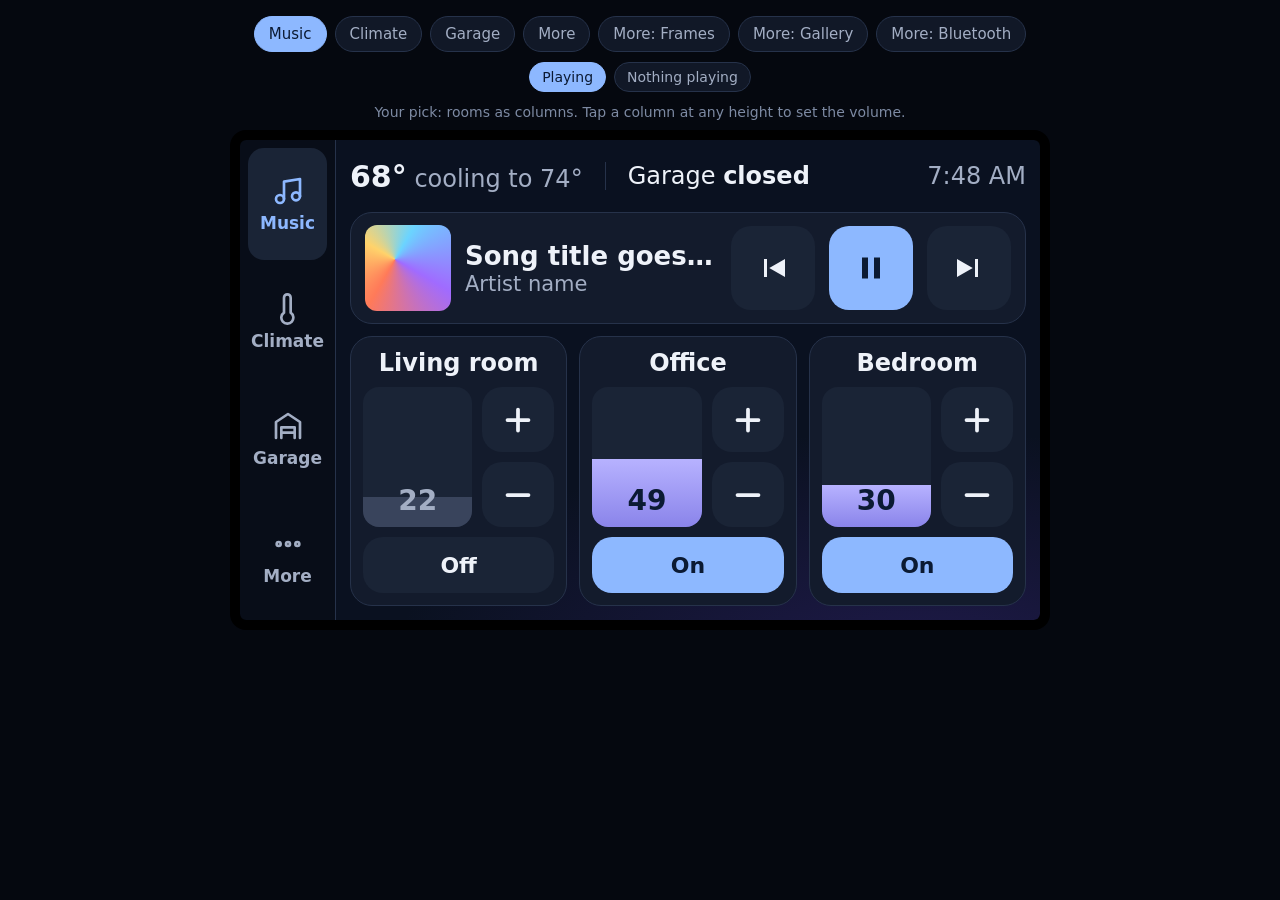
==== docs/superpowers/specs/2026-11-23-panel-layout-mockup.html @ c3f301c1 "docs(panel): panel layout design draft and mockup Co-Authored-By: Claude Opus 5.5 <noreply@anthropic" ====
<!doctype html>
<html lang="en">
<head>
<meta charset="utf-8">
<meta name="viewport" content="width=device-width, initial-scale=1">
<title>Panel Mockup</title>
<style>
  /* Throwaway spike: panel layout mockups at the panel's 800x480. Not product code. */
  :root {
    --bg: #0a1120; --card: #131b2c; --card2: #1a2436; --line: #26324a;
    --text: #eef2f9; --muted: #a3aec4; --accent: #8db8ff; --ink: #0b1a33;
    --warn: #ffb86b; --bad: #ff8a8a; --badbg: #3a1f26; --ok: #8fd19e;
  }
  * { box-sizing: border-box; margin: 0; }
  html, body { background: #05080f; color: var(--text);
    font-family: -apple-system, system-ui, "Inter", "Segoe UI", sans-serif; }
  body { padding: 16px; display: flex; flex-direction: column; align-items: center; gap: 10px; }
  .switcher { display: flex; flex-wrap: wrap; gap: 8px; justify-content: center; max-width: 860px; }
  .switcher button { font: inherit; font-size: 15px; padding: 8px 14px; border-radius: 999px;
    border: 1px solid var(--line); background: #111827; color: var(--muted); cursor: pointer; }
  .switcher button.on { background: var(--accent); color: var(--ink); border-color: var(--accent); }
  .switcher.vars button { font-size: 14px; padding: 6px 12px; }
  .note { color: #7d8aa3; font-size: 14px; max-width: 800px; text-align: center; line-height: 1.45; min-height: 20px; }

  .panel { width: 800px; height: 480px; flex: none; overflow: hidden; position: relative;
    background: radial-gradient(120% 90% at 85% 110%, #1f1a4a 0%, transparent 55%), var(--bg);
    border-radius: 6px; outline: 10px solid #000; display: flex; user-select: none; margin-top: 8px; }
  .rail { width: 96px; flex: none; display: flex; flex-direction: column; gap: 6px; padding: 8px;
    border-right: 1px solid var(--line); background: rgba(0,0,0,.25); }
  .rail button { flex: 1; border: 0; border-radius: 16px; background: transparent; color: var(--muted);
    font: inherit; font-size: 17px; font-weight: 600; display: flex; flex-direction: column;
    align-items: center; justify-content: center; gap: 6px; cursor: pointer; }
  .rail button.on { background: var(--card2); color: var(--accent); }
  .rail svg { width: 32px; height: 32px; }
  .main { flex: 1; display: flex; flex-direction: column; padding: 12px 14px 14px; gap: 12px; min-width: 0; }

  .strip { height: 48px; flex: none; display: flex; align-items: center; gap: 22px; font-size: 24px; }
  .strip b { font-size: 30px; font-weight: 700; }
  .strip .dim { color: var(--muted); }
  .strip .sep { width: 1px; height: 28px; background: var(--line); }
  .strip .grow { flex: 1; }
  .strip .clock { color: var(--muted); font-variant-numeric: tabular-nums; }
  .strip .back { height: 48px; padding: 0 18px 0 10px; font-size: 22px; font-weight: 600; display: flex; gap: 6px; }
  .strip .back svg { width: 28px; height: 28px; }

  .btn { border: 0; border-radius: 20px; background: var(--card2); color: var(--text); font: inherit;
    display: grid; place-items: center; cursor: pointer; transition: transform .08s, background .08s; }
  .btn:active { transform: scale(.95); }
  .btn svg { width: 36px; height: 36px; }
  .btn.primary { background: var(--accent); color: var(--ink); }
  .btn.danger { background: var(--badbg); color: var(--bad); }

  .card { background: var(--card); border: 1px solid var(--line); border-radius: 22px; }
  .h { font-size: 20px; color: var(--muted); font-weight: 600; }
  .view { flex: 1; min-height: 0; display: flex; flex-direction: column; gap: 12px; }
  .hide { display: none !important; }
  .art { border-radius: 12px; flex: none;
    background: conic-gradient(from 210deg at 35% 40%, #ff7a59, #ffd36b, #6bd4ff, #a06bff, #ff7a59); }

  /* Music */
  .bar { height: 112px; flex: none; display: flex; align-items: center; gap: 14px; padding: 12px 14px; }
  .bar .art { width: 86px; height: 86px; }
  .bar .meta { flex: 1; min-width: 0; }
  .title { font-size: 26px; font-weight: 700; line-height: 1.2; white-space: nowrap; overflow: hidden; text-overflow: ellipsis; }
  .artist { font-size: 21px; color: var(--muted); white-space: nowrap; overflow: hidden; text-overflow: ellipsis; }
  .bar .btn { width: 84px; height: 84px; }
  .bar .idletxt { font-size: 21px; color: var(--muted); line-height: 1.3; }
  .cols { flex: 1; display: grid; grid-template-columns: repeat(3, 1fr); gap: 12px; min-height: 0; }
  .col { display: flex; flex-direction: column; padding: 12px; gap: 10px; }
  .col .name { font-size: 24px; font-weight: 700; text-align: center; }
  .col .row { flex: 1; display: grid; grid-template-columns: 1fr 72px; gap: 10px; min-height: 0; }
  .col .stack { display: flex; flex-direction: column; gap: 10px; }
  .col .stack .btn { flex: 1; }
  .fill { position: relative; border-radius: 16px; background: var(--card2); overflow: hidden; cursor: pointer; }
  .fill i { position: absolute; left: 0; right: 0; bottom: 0; background: linear-gradient(#b7b2ff, #8a84ea); }
  .fill span { position: absolute; inset: auto 0 10px; text-align: center; font-size: 28px; font-weight: 800; color: var(--ink); }
  .col.off .fill i { background: #39445c; }
  .col.off .fill span { color: var(--muted); }
  .col .power { height: 56px; font-size: 22px; font-weight: 700; }
  .col:not(.off) .power { background: var(--accent); color: var(--ink); }

  /* Climate */
  .grid2 { flex: 1; display: grid; grid-template-columns: 1.15fr 1fr; gap: 12px; min-height: 0; }
  .big { padding: 18px 24px; display: flex; flex-direction: column; justify-content: center; gap: 8px; }
  .temp { font-size: 112px; font-weight: 800; line-height: 1; letter-spacing: -2px; }
  .mode { font-size: 26px; }
  .mode b { color: var(--accent); }
  .who { font-size: 21px; color: var(--muted); }
  .who b { color: var(--text); }
  .set { padding: 16px; display: flex; flex-direction: column; gap: 12px; }
  .set .h { text-align: center; }
  .set .value { font-size: 64px; font-weight: 800; text-align: center; line-height: 1; }
  .pm { display: grid; grid-template-columns: 1fr 1fr; gap: 12px; flex: 1; }
  .pm .btn { font-size: 52px; font-weight: 300; }
  .foot { font-size: 19px; color: var(--muted); text-align: center; }
  .dial { flex: 1; display: grid; grid-template-columns: 150px 1fr 150px; gap: 14px; align-items: stretch; }
  .dial .btn { font-size: 64px; font-weight: 300; }
  .dial .mid { display: flex; flex-direction: column; align-items: center; justify-content: center; gap: 6px; }
  .dial .mid .h { font-size: 21px; }
  .dial .mid .temp { font-size: 140px; }

  /* Garage */
  .door { font-size: 88px; font-weight: 800; line-height: 1; letter-spacing: -1px; }
  .door.open { color: var(--warn); }
  .since { font-size: 24px; color: var(--muted); }
  .gbtn { font-size: 30px; font-weight: 800; }
  .gbtn.confirm { background: var(--warn); color: #2a1600; }
  .recent { padding: 14px 18px; display: flex; flex-direction: column; gap: 8px; }
  .recent .r { font-size: 21px; display: flex; justify-content: space-between; color: var(--muted); }
  .recent .r b { color: var(--text); font-weight: 600; }

  /* More */
  .tiles { flex: 1; display: grid; grid-template-columns: repeat(2, 1fr); grid-auto-rows: 1fr; gap: 12px; }
  .tile { padding: 18px 20px; display: flex; align-items: center; justify-content: flex-start; gap: 18px; text-align: left; border-radius: 22px; }
  .tile svg { width: 44px; height: 44px; color: var(--accent); flex: none; }
  .tile .t { font-size: 26px; font-weight: 700; }
  .tile .s { font-size: 19px; color: var(--muted); margin-top: 2px; }
  .tile .s.warn { color: var(--warn); }

  /* Frame */
  .ftabs { display: flex; gap: 10px; flex: none; }
  .ftabs .btn { height: 56px; padding: 0 22px; font-size: 22px; font-weight: 700; }
  .ftabs .btn.on { background: var(--accent); color: var(--ink); }
  .fbody { flex: 1; display: grid; grid-template-columns: 1fr 210px; gap: 12px; min-height: 0; }
  .mirror { border-radius: 16px; position: relative;
    background: linear-gradient(160deg, #d9cfb7, #8c8370 60%, #5d5648); }
  .mirror span { position: absolute; left: 12px; bottom: 10px; font-size: 19px; color: #1b1b1b;
    background: rgba(255,255,255,.75); padding: 3px 10px; border-radius: 8px; }
  .fside { display: flex; flex-direction: column; gap: 10px; }
  .fside .btn { flex: 1; font-size: 23px; font-weight: 700; }

  /* Gallery */
  .gal { flex: 1; display: grid; grid-template-columns: repeat(3, 1fr); gap: 12px; min-height: 0; }
  .pic { display: flex; flex-direction: column; gap: 8px; cursor: pointer; min-width: 0; }
  .pic .img { flex: 1; border-radius: 16px; }
  .pic .t { font-size: 20px; font-weight: 600; white-space: nowrap; overflow: hidden; text-overflow: ellipsis; }
  .pager { flex: none; display: grid; grid-template-columns: 120px 1fr 120px; gap: 12px; align-items: center; height: 72px; }
  .pager .btn { height: 72px; }
  .pager .info { text-align: center; font-size: 21px; color: var(--muted); }
  .viewer { flex: 1; display: grid; grid-template-columns: 1fr 230px; gap: 12px; min-height: 0; }
  .viewer .img { border-radius: 16px; }
  .viewer .side { display: flex; flex-direction: column; gap: 10px; }
  .viewer .side .t { font-size: 24px; font-weight: 700; line-height: 1.2; }
  .viewer .side .s { font-size: 20px; color: var(--muted); }
  .viewer .side .btn { height: 80px; font-size: 23px; font-weight: 700; }
  .viewer .side .grow { flex: 1; }

  /* Bluetooth */
  .list { flex: 1; display: flex; flex-direction: column; gap: 12px; min-height: 0; }
  .item { padding: 14px 16px 14px 22px; display: flex; align-items: center; gap: 12px; }
  .item .grow { flex: 1; }
  .item .t { font-size: 26px; font-weight: 700; }
  .item .s { font-size: 20px; color: var(--muted); }
  .item .s.ok { color: var(--ok); }
  .item .btn { height: 72px; font-size: 22px; font-weight: 700; padding: 0 22px; }
  .pairbig { flex: none; height: 96px; font-size: 28px; font-weight: 800; }
</style>
</head>
<body>
  <div class="switcher" id="pages"></div>
  <div class="switcher vars" id="vars"></div>
  <p class="note" id="note"></p>

  <div class="panel">
    <nav class="rail" id="rail">
      <button data-page="music"><svg viewBox="0 0 24 24" fill="none" stroke="currentColor" stroke-width="2" stroke-linecap="round" stroke-linejoin="round"><path d="M9 18V5l12-2v13"/><circle cx="6" cy="18" r="3"/><circle cx="18" cy="16" r="3"/></svg>Music</button>
      <button data-page="climate"><svg viewBox="0 0 24 24" fill="none" stroke="currentColor" stroke-width="2" stroke-linecap="round" stroke-linejoin="round"><path d="M14 14.76V3.5a2.5 2.5 0 0 0-5 0v11.26a4.5 4.5 0 1 0 5 0z"/></svg>Climate</button>
      <button data-page="garage"><svg viewBox="0 0 24 24" fill="none" stroke="currentColor" stroke-width="2" stroke-linecap="round" stroke-linejoin="round"><path d="M3 21V9l9-6 9 6v12"/><path d="M7 21v-8h10v8"/><path d="M7 17h10"/></svg>Garage</button>
      <button data-page="more"><svg viewBox="0 0 24 24" fill="none" stroke="currentColor" stroke-width="2" stroke-linecap="round"><circle cx="5" cy="12" r="1.5"/><circle cx="12" cy="12" r="1.5"/><circle cx="19" cy="12" r="1.5"/></svg>More</button>
    </nav>

    <main class="main">
      <div class="strip" id="strip">
        <button class="btn back hide" id="back"><svg viewBox="0 0 24 24" fill="none" stroke="currentColor" stroke-width="2.5" stroke-linecap="round" stroke-linejoin="round"><path d="M15 18l-6-6 6-6"/></svg>More</button>
        <span><b>68°</b> <span class="dim">cooling to 74°</span></span>
        <span class="sep"></span>
        <span>Garage <b style="font-size:24px" id="stripdoor">closed</b></span>
        <span class="grow"></span>
        <span class="clock" id="clock">9:41</span>
      </div>

      <!-- MUSIC -->
      <section class="view" data-v="music:playing">
        <div class="card bar">
          <div class="art"></div>
          <div class="meta"><div class="title">Song title goes here</div><div class="artist">Artist name</div></div>
          <button class="btn" aria-label="Previous"><svg viewBox="0 0 24 24" fill="currentColor"><path d="M6 6h2v12H6zM20 6v12L9.5 12z"/></svg></button>
          <button class="btn primary play" aria-label="Pause"></button>
          <button class="btn" aria-label="Next"><svg viewBox="0 0 24 24" fill="currentColor"><path d="M16 6h2v12h-2zM4 6v12l10.5-6z"/></svg></button>
        </div>
        <div class="cols"></div>
      </section>
      <section class="view" data-v="music:idle">
        <div class="card bar">
          <div class="meta"><div class="title">Nothing playing</div>
            <div class="idletxt">On your phone, pick the house in AirPlay or connect over Bluetooth, then press play.</div></div>
        </div>
        <div class="cols"></div>
      </section>

      <!-- CLIMATE -->
      <section class="view" data-v="climate:split">
        <div class="grid2">
          <div class="card big">
            <div class="h">Inside now</div>
            <div class="temp">68°</div>
            <div class="mode"><b>Cooling</b> to 74°</div>
            <div class="who">Home: <b>you</b></div>
          </div>
          <div class="card set">
            <div class="h">Comfort, when home</div>
            <div class="value setpt">74°</div>
            <div class="pm"><button class="btn sp" data-d="-1">−</button><button class="btn sp" data-d="1">+</button></div>
            <div class="foot">Away rules live on your phone</div>
          </div>
        </div>
      </section>
      <section class="view" data-v="climate:center">
        <div class="card dial" style="padding:14px">
          <button class="btn sp" data-d="-1">−</button>
          <div class="mid">
            <div class="h">Inside <b style="color:var(--text)">68°</b>, cooling to</div>
            <div class="temp setpt">74°</div>
            <div class="who">Home: <b>you</b></div>
          </div>
          <button class="btn sp" data-d="1">+</button>
        </div>
      </section>

      <!-- GARAGE -->
      <section class="view" data-v="garage:split">
        <div class="grid2">
          <div class="card big">
            <div class="h">Garage door</div>
            <div class="door">CLOSED</div>
            <div class="since">for 1 h 32 min</div>
          </div>
          <div class="card set" style="padding:14px">
            <button class="btn primary gbtn" style="flex:1">Open</button>
            <div class="foot gfoot">Tap, then tap again to confirm</div>
          </div>
        </div>
      </section>
      <section class="view" data-v="garage:stack">
        <div class="card big" style="flex:none;flex-direction:row;align-items:center;justify-content:space-between;padding:18px 18px 18px 24px">
          <div><div class="door">CLOSED</div><div class="since">for 1 h 32 min</div></div>
          <button class="btn primary gbtn" style="width:230px;height:120px">Open</button>
        </div>
        <div class="card recent" style="flex:1">
          <div class="h">Recent</div>
          <div class="r"><b>Closed</b><span>7:58 AM</span></div>
          <div class="r"><b>Opened</b><span>7:55 AM</span></div>
          <div class="r"><b>Closed</b><span>Yesterday 6:12 PM</span></div>
        </div>
      </section>

      <!-- MORE -->
      <section class="view" data-v="more:grid">
        <div class="tiles">
          <button class="btn tile" data-go="frame"><svg viewBox="0 0 24 24" fill="none" stroke="currentColor" stroke-width="2" stroke-linejoin="round"><rect x="3" y="4" width="18" height="14" rx="2"/><path d="M7 21h10"/></svg><div><div class="t">Frames</div><div class="s">Next or back, keep a picture</div></div></button>
          <button class="btn tile" data-go="gallery"><svg viewBox="0 0 24 24" fill="none" stroke="currentColor" stroke-width="2" stroke-linejoin="round"><rect x="3" y="3" width="7" height="7" rx="1"/><rect x="14" y="3" width="7" height="7" rx="1"/><rect x="3" y="14" width="7" height="7" rx="1"/><rect x="14" y="14" width="7" height="7" rx="1"/></svg><div><div class="t">Gallery</div><div class="s">143 pictures</div></div></button>
          <button class="btn tile" data-go="settings"><svg viewBox="0 0 24 24" fill="none" stroke="currentColor" stroke-width="2" stroke-linecap="round" stroke-linejoin="round"><path d="M7 7l10 10-5 4V3l5 4L7 17"/></svg><div><div class="t">Bluetooth</div><div class="s">Pair a phone, devices</div></div></button>
          <button class="btn tile" data-go="settings"><svg viewBox="0 0 24 24" fill="none" stroke="currentColor" stroke-width="2" stroke-linecap="round"><path d="M12 9v4M12 17h.01"/><path d="M10.3 3.9L2 18a2 2 0 0 0 1.7 3h16.6a2 2 0 0 0 1.7-3L13.7 3.9a2 2 0 0 0-3.4 0z"/></svg><div><div class="t">House health</div><div class="s warn">1 needs attention</div></div></button>
        </div>
      </section>

      <!-- FRAME -->
      <section class="view" data-v="frame:main">
        <div class="ftabs"><button class="btn on">Nightstand</button><button class="btn">Office</button></div>
        <div class="fbody">
          <div class="mirror"><span>What the frame shows now</span></div>
          <div class="fside">
            <button class="btn">Back</button>
            <button class="btn primary">Next picture</button>
            <button class="btn">Keep this one</button>
          </div>
        </div>
      </section>

      <!-- GALLERY -->
      <section class="view" data-v="gallery:grid">
        <div class="gal">
          <div class="pic" data-open><div class="img" style="background:linear-gradient(135deg,#c9b99a,#5e5444)"></div><div class="t">Artwork title</div></div>
          <div class="pic" data-open><div class="img" style="background:linear-gradient(135deg,#7aa0c4,#2b3a55)"></div><div class="t">Another artwork</div></div>
          <div class="pic" data-open><div class="img" style="background:linear-gradient(135deg,#d7a46b,#6b3b2a)"></div><div class="t">A third one</div></div>
        </div>
        <div class="pager"><button class="btn" aria-label="Previous page"><svg viewBox="0 0 24 24" fill="none" stroke="currentColor" stroke-width="2.5" stroke-linecap="round" stroke-linejoin="round"><path d="M15 18l-6-6 6-6"/></svg></button>
          <div class="info">1 to 3 of 143</div>
          <button class="btn" aria-label="Next page"><svg viewBox="0 0 24 24" fill="none" stroke="currentColor" stroke-width="2.5" stroke-linecap="round" stroke-linejoin="round"><path d="M9 18l6-6-6-6"/></svg></button></div>
      </section>
      <section class="view" data-v="gallery:viewer">
        <div class="viewer">
          <div class="img" style="background:linear-gradient(135deg,#c9b99a,#5e5444)"></div>
          <div class="side">
            <div class="t">Artwork title</div>
            <div class="s">Artist name</div>
            <div class="grow"></div>
            <button class="btn primary">Show on the frame</button>
            <button class="btn backgal">Back to gallery</button>
          </div>
        </div>
      </section>

      <!-- BLUETOOTH -->
      <section class="view" data-v="settings:bt">
        <button class="btn primary pairbig">Pair a phone</button>
        <div class="list">
          <div class="card item"><div class="grow"><div class="t">Phone one</div><div class="s ok">Connected</div></div>
            <button class="btn">Disconnect</button><button class="btn danger">Forget</button></div>
          <div class="card item"><div class="grow"><div class="t">Phone two</div><div class="s">Not connected</div></div>
            <button class="btn">Connect</button><button class="btn danger">Forget</button></div>
        </div>
      </section>
    </main>
  </div>

<script>
  const PAGES = {
    music: { label: "Music", vars: { playing: "Playing", idle: "Nothing playing" },
      note: "Your pick: rooms as columns. Tap a column at any height to set the volume." },
    climate: { label: "Climate", vars: { split: "A: big number + setpoint card", center: "B: setpoint in the middle" },
      note: "Away temperature and timing rules stay on the phone." },
    garage: { label: "Garage", vars: { split: "A: status + big button", stack: "B: status bar + recent" },
      note: "Open asks for a second tap within 4 seconds. Alert settings stay on the phone." },
    more: { label: "More", vars: { grid: "Four big tiles" }, note: "Tap a tile to go there." },
    frame: { label: "More: Frames", vars: { main: "Mirror + three buttons" },
      note: "Frame settings (quiet hours, weather, folders) stay on the phone." },
    gallery: { label: "More: Gallery", vars: { grid: "Pages of 3", viewer: "One picture" },
      note: "Paged with big arrows instead of a scrolling list. Tap a picture to open it. Uploads and trash stay on the phone." },
    settings: { label: "More: Bluetooth", vars: { bt: "Pair + devices" }, note: "" },
  };
  let page = "music", variant = "playing";
  try { const s = JSON.parse(localStorage.getItem("panel-mock") || "null"); if (s && PAGES[s.page] && PAGES[s.page].vars[s.variant]) { page = s.page; variant = s.variant; } } catch (e) {}

  const PAUSE = '<svg viewBox="0 0 24 24" fill="currentColor"><path d="M6 5h4v14H6zM14 5h4v14h-4z"/></svg>';
  const PLAY = '<svg viewBox="0 0 24 24" fill="currentColor"><path d="M7 4v16l13-8z"/></svg>';
  const PLUS = '<svg viewBox="0 0 24 24" fill="none" stroke="currentColor" stroke-width="2.5" stroke-linecap="round"><path d="M5 12h14M12 5v14"/></svg>';
  const MINUS = '<svg viewBox="0 0 24 24" fill="none" stroke="currentColor" stroke-width="2.5" stroke-linecap="round"><path d="M5 12h14"/></svg>';
  let playing = true;
  const rooms = [{ name: "Living room", on: false, vol: 22 }, { name: "Office", on: true, vol: 49 }, { name: "Bedroom", on: true, vol: 30 }];

  function drawPlay() { document.querySelectorAll(".play").forEach((b) => { b.innerHTML = playing ? PAUSE : PLAY; }); }
  document.querySelectorAll(".play").forEach((b) => b.addEventListener("click", () => { playing = !playing; drawPlay(); }));

  function drawCols() {
    document.querySelectorAll(".cols").forEach((el) => {
      el.innerHTML = "";
      rooms.forEach((r) => {
        const c = document.createElement("div");
        c.className = "card col" + (r.on ? "" : " off");
        c.innerHTML = `<div class="name">${r.name}</div>
          <div class="row"><div class="fill"><i style="height:${r.vol}%"></i><span>${r.vol}</span></div>
          <div class="stack"><button class="btn" aria-label="Louder">${PLUS}</button><button class="btn" aria-label="Quieter">${MINUS}</button></div></div>
          <button class="btn power">${r.on ? "On" : "Off"}</button>`;
        const fill = c.querySelector(".fill");
        fill.addEventListener("click", (e) => {
          const box = fill.getBoundingClientRect();
          r.vol = Math.round(Math.max(0, Math.min(1, (box.bottom - e.clientY) / box.height)) * 20) * 5; drawCols();
        });
        const [plus, minus] = c.querySelectorAll(".stack .btn");
        plus.addEventListener("click", () => { r.vol = Math.min(100, r.vol + 5); drawCols(); });
        minus.addEventListener("click", () => { r.vol = Math.max(0, r.vol - 5); drawCols(); });
        c.querySelector(".power").addEventListener("click", () => { r.on = !r.on; drawCols(); });
        el.append(c);
      });
    });
  }

  let setpt = 74;
  document.querySelectorAll(".sp").forEach((b) => b.addEventListener("click", () => {
    setpt += Number(b.dataset.d); document.querySelectorAll(".setpt").forEach((e) => { e.textContent = setpt + "°"; });
  }));

  // Garage: two-step open, back to idle after 4 s.
  let doorOpen = false, armed = null;
  function drawDoor() {
    document.querySelectorAll(".door").forEach((d) => { d.textContent = doorOpen ? "OPEN" : "CLOSED"; d.classList.toggle("open", doorOpen); });
    document.getElementById("stripdoor").textContent = doorOpen ? "open" : "closed";
    document.querySelectorAll(".gbtn").forEach((b) => {
      b.classList.toggle("confirm", !!armed);
      b.textContent = armed ? (doorOpen ? "Tap to close" : "Tap to open") : (doorOpen ? "Close" : "Open");
    });
    document.querySelectorAll(".gfoot").forEach((f) => { f.textContent = armed ? "Tap again within 4 seconds" : "Tap, then tap again to confirm"; });
  }
  document.querySelectorAll(".gbtn").forEach((b) => b.addEventListener("click", () => {
    if (armed) { clearTimeout(armed); armed = null; doorOpen = !doorOpen; }
    else { armed = setTimeout(() => { armed = null; drawDoor(); }, 4000); }
    drawDoor();
  }));

  document.querySelectorAll("[data-go]").forEach((b) => b.addEventListener("click", () => go(b.dataset.go)));
  document.querySelectorAll("[data-open]").forEach((b) => b.addEventListener("click", () => go("gallery", "viewer")));
  document.querySelectorAll(".backgal").forEach((b) => b.addEventListener("click", () => go("gallery", "grid")));
  document.getElementById("back").addEventListener("click", () => go("more"));
  document.querySelectorAll(".rail button").forEach((b) => b.addEventListener("click", () => go(b.dataset.page)));

  function go(p, v) {
    page = p; variant = v || Object.keys(PAGES[p].vars)[0];
    try { localStorage.setItem("panel-mock", JSON.stringify({ page, variant })); } catch (e) {}
    render();
  }
  function render() {
    const pages = document.getElementById("pages"); pages.innerHTML = "";
    Object.entries(PAGES).forEach(([k, v]) => {
      const b = document.createElement("button"); b.textContent = v.label; b.className = k === page ? "on" : "";
      b.onclick = () => go(k); pages.append(b);
    });
    const vars = document.getElementById("vars"); vars.innerHTML = "";
    const vs = PAGES[page].vars;
    if (Object.keys(vs).length > 1) Object.entries(vs).forEach(([k, v]) => {
      const b = document.createElement("button"); b.textContent = v; b.className = k === variant ? "on" : "";
      b.onclick = () => go(page, k); vars.append(b);
    });
    document.getElementById("note").textContent = PAGES[page].note;
    document.querySelectorAll("[data-v]").forEach((s) => s.classList.toggle("hide", s.dataset.v !== `${page}:${variant}`));
    const top = ["frame", "gallery", "settings"].includes(page) ? "more" : page;
    document.querySelectorAll(".rail button").forEach((b) => b.classList.toggle("on", b.dataset.page === top));
    const sub = top === "more" && page !== "more";
    document.getElementById("back").classList.toggle("hide", !sub);
    document.getElementById("clock").classList.toggle("hide", sub);
  }

  function tick() { document.getElementById("clock").textContent = new Date().toLocaleTimeString([], { hour: "numeric", minute: "2-digit" }); }
  tick(); setInterval(tick, 15000);
  drawPlay(); drawCols(); drawDoor(); render();
</script>
</body>
</html>
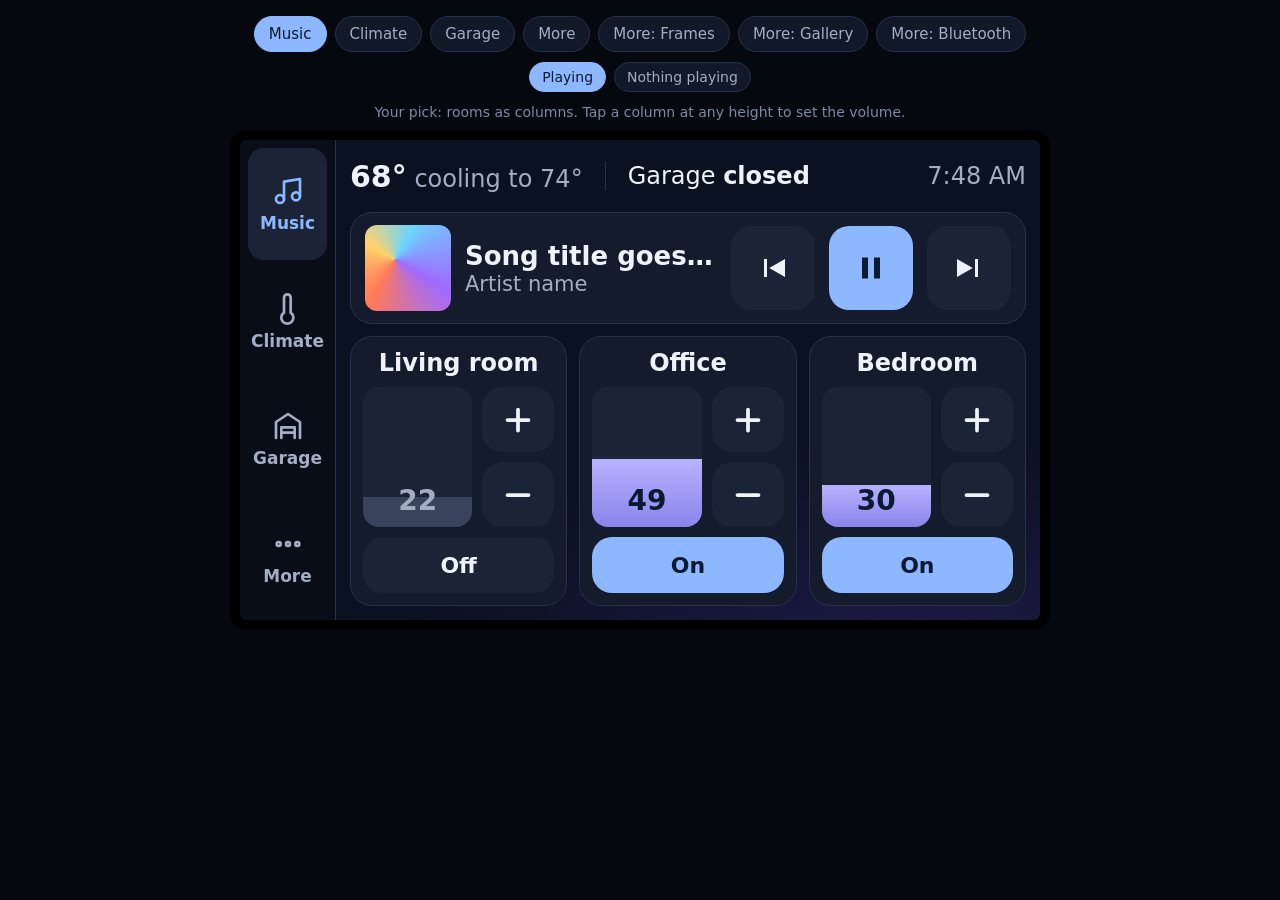
==== commit e259c4af: "docs(panel): no confirm hint text on the garage button Co-Authored-By: Claude Opus 5.5 <noreply@anth" ====
--- a/docs/superpowers/specs/2026-11-23-panel-layout-mockup.html
+++ b/docs/superpowers/specs/2026-11-23-panel-layout-mockup.html
@@ -237,7 +237,6 @@
           </div>
           <div class="card set" style="padding:14px">
             <button class="btn primary gbtn" style="flex:1">Open</button>
-            <div class="foot gfoot">Tap, then tap again to confirm</div>
           </div>
         </div>
       </section>
@@ -321,7 +320,7 @@
     climate: { label: "Climate", vars: { split: "A: big number + setpoint card", center: "B: setpoint in the middle" },
       note: "Away temperature and timing rules stay on the phone." },
     garage: { label: "Garage", vars: { split: "A: status + big button", stack: "B: status bar + recent" },
-      note: "Open asks for a second tap within 4 seconds. Alert settings stay on the phone." },
+      note: "The button fill shows how closed the door is and follows it as it moves (sped up to 6 s here). Open asks for a second tap within 4 seconds." },
     more: { label: "More", vars: { grid: "Four big tiles" }, note: "Tap a tile to go there." },
     frame: { label: "More: Frames", vars: { main: "Mirror + three buttons" },
       note: "Frame settings (quiet hours, weather, folders) stay on the phone." },
@@ -331,6 +330,7 @@
   };
   let page = "music", variant = "playing";
   try { const s = JSON.parse(localStorage.getItem("panel-mock") || "null"); if (s && PAGES[s.page] && PAGES[s.page].vars[s.variant]) { page = s.page; variant = s.variant; } } catch (e) {}
+  const hp = location.hash.slice(1).split(":"); if (PAGES[hp[0]]) { page = hp[0]; variant = PAGES[hp[0]].vars[hp[1]] ? hp[1] : Object.keys(PAGES[hp[0]].vars)[0]; }
 
   const PAUSE = '<svg viewBox="0 0 24 24" fill="currentColor"><path d="M6 5h4v14H6zM14 5h4v14h-4z"/></svg>';
   const PLAY = '<svg viewBox="0 0 24 24" fill="currentColor"><path d="M7 4v16l13-8z"/></svg>';
@@ -371,19 +371,38 @@
     setpt += Number(b.dataset.d); document.querySelectorAll(".setpt").forEach((e) => { e.textContent = setpt + "°"; });
   }));
 
-  // Garage: two-step open, back to idle after 4 s.
-  let doorOpen = false, armed = null;
+  // Garage: two-step open, back to idle after 4 s. The button's fill shows how
+  // closed the door is (full = closed, empty = open), following its position.
+  // Travel is sped up to 6 s here; a real door takes about 15 s.
+  let pos = 0, dir = 0, armed = null, timer = null;
+  function word() { return dir > 0 ? "OPENING" : dir < 0 ? "CLOSING" : pos >= 100 ? "OPEN" : "CLOSED"; }
   function drawDoor() {
-    document.querySelectorAll(".door").forEach((d) => { d.textContent = doorOpen ? "OPEN" : "CLOSED"; d.classList.toggle("open", doorOpen); });
-    document.getElementById("stripdoor").textContent = doorOpen ? "open" : "closed";
+    const w = word(), closed = 100 - pos;
+    document.querySelectorAll(".door").forEach((d) => { d.textContent = w; d.classList.toggle("open", w !== "CLOSED"); });
+    document.getElementById("stripdoor").textContent = w.toLowerCase();
+    document.querySelectorAll(".since").forEach((s) => { s.textContent = dir ? `${Math.round(pos)}% open` : "for 1 h 32 min"; });
     document.querySelectorAll(".gbtn").forEach((b) => {
       b.classList.toggle("confirm", !!armed);
-      b.textContent = armed ? (doorOpen ? "Tap to close" : "Tap to open") : (doorOpen ? "Close" : "Open");
+      b.disabled = !!dir;
+      b.style.background = armed ? "" : `linear-gradient(to top, var(--accent) ${closed}%, var(--card2) ${closed}%)`;
+      b.style.color = armed ? "" : (closed > 45 ? "var(--ink)" : "var(--text)");
+      b.textContent = armed ? (pos >= 100 ? "Tap to close" : "Tap to open")
+        : dir ? `${dir > 0 ? "Opening" : "Closing"}, ${Math.round(pos)}%` : (pos >= 100 ? "Close" : "Open");
     });
-    document.querySelectorAll(".gfoot").forEach((f) => { f.textContent = armed ? "Tap again within 4 seconds" : "Tap, then tap again to confirm"; });
+  }
+  function travel(d) {
+    dir = d; const start = performance.now(), from = pos, to = d > 0 ? 100 : 0;
+    clearInterval(timer);
+    timer = setInterval(() => {
+      const t = Math.min(1, (performance.now() - start) / 6000);
+      pos = from + (to - from) * t;
+      if (t >= 1) { clearInterval(timer); dir = 0; }
+      drawDoor();
+    }, 100);
   }
   document.querySelectorAll(".gbtn").forEach((b) => b.addEventListener("click", () => {
-    if (armed) { clearTimeout(armed); armed = null; doorOpen = !doorOpen; }
+    if (dir) return;
+    if (armed) { clearTimeout(armed); armed = null; travel(pos >= 100 ? -1 : 1); }
     else { armed = setTimeout(() => { armed = null; drawDoor(); }, 4000); }
     drawDoor();
   }));
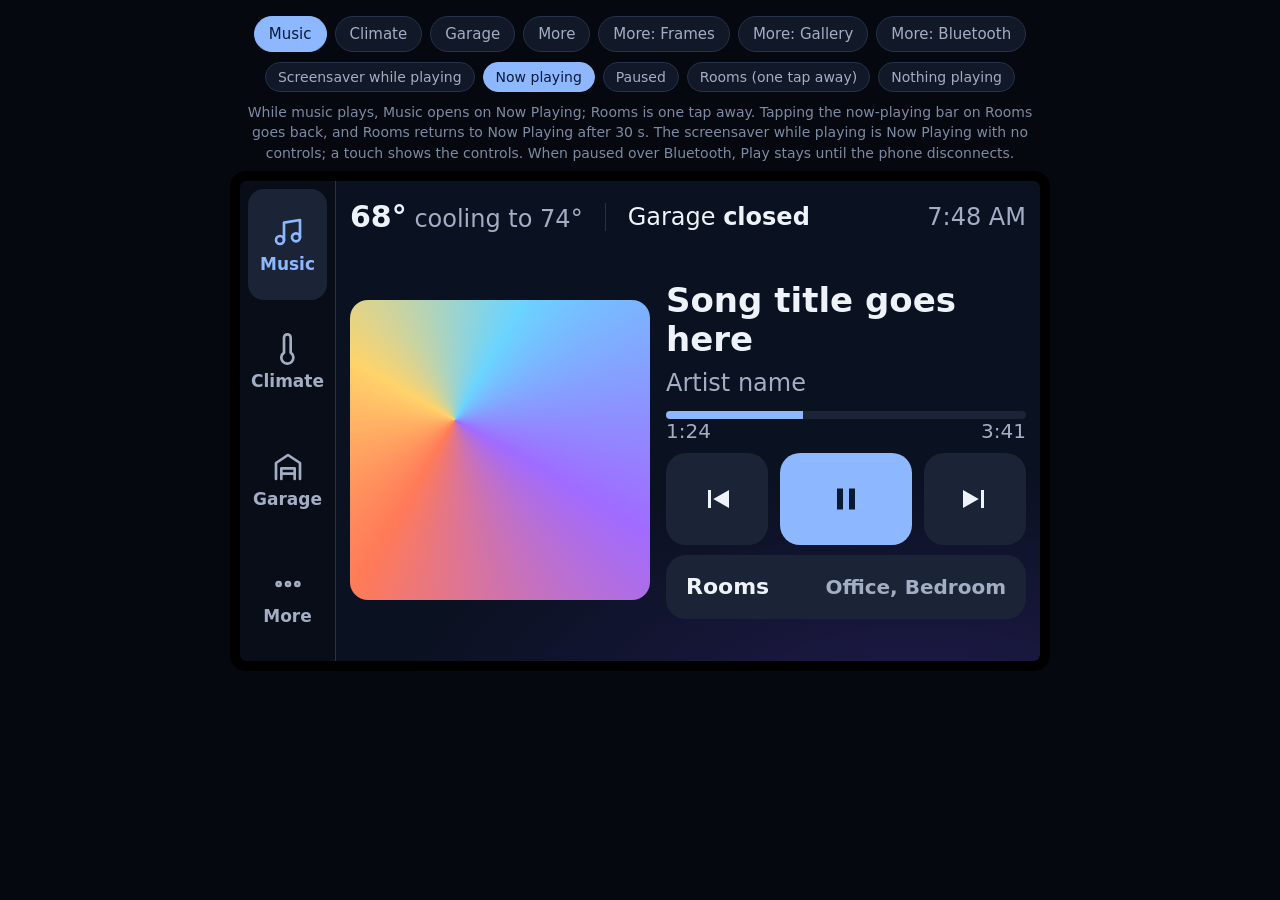
==== commit 9d986b62: "docs(panel): Now Playing design draft and mockup Co-Authored-By: Claude Opus 5.5 <noreply@anthropic." ====
--- a/docs/superpowers/specs/2026-11-23-panel-layout-mockup.html
+++ b/docs/superpowers/specs/2026-11-23-panel-layout-mockup.html
@@ -54,6 +54,37 @@
   .h { font-size: 20px; color: var(--muted); font-weight: 600; }
   .view { flex: 1; min-height: 0; display: flex; flex-direction: column; gap: 12px; }
   .hide { display: none !important; }
+
+  /* Ambient now playing (the screensaver while music plays) */
+  .ambient { position: absolute; inset: 0; z-index: 5; display: grid; grid-template-columns: 340px 1fr; gap: 32px;
+    align-items: center; padding: 50px 56px; cursor: pointer;
+    background: radial-gradient(90% 120% at 20% 50%, oklch(0.32 0.09 30) 0%, oklch(0.16 0.05 300) 60%, #05070d 100%); }
+  .ambient .bigart { width: 340px; height: 340px; border-radius: 20px;
+    background: conic-gradient(from 210deg at 35% 40%, #ff7a59, #ffd36b, #6bd4ff, #a06bff, #ff7a59);
+    box-shadow: 0 20px 60px rgba(0,0,0,.5); }
+  .ambient .t1 { font-size: 40px; font-weight: 800; line-height: 1.12; }
+  .ambient .t2 { font-size: 28px; color: rgba(238,242,249,.75); margin-top: 10px; }
+  .ambient .prog { height: 6px; border-radius: 3px; background: rgba(255,255,255,.15); margin-top: 26px; overflow: hidden; }
+  .ambient .prog i { display: block; height: 100%; width: 38%; background: rgba(255,255,255,.7); }
+  .ambient.hide { display: none; }
+
+  /* Now playing */
+  .np { flex: 1; display: grid; grid-template-columns: 300px 1fr; gap: 16px; min-height: 0; }
+  .np .bigart { width: 300px; height: 300px; border-radius: 18px; align-self: center;
+    background: conic-gradient(from 210deg at 35% 40%, #ff7a59, #ffd36b, #6bd4ff, #a06bff, #ff7a59); }
+  .np.paused .bigart { filter: saturate(.4) brightness(.7); }
+  .np .side { display: flex; flex-direction: column; gap: 10px; min-width: 0; justify-content: center; }
+  .np .t1 { font-size: 34px; font-weight: 800; line-height: 1.15; display: -webkit-box; -webkit-line-clamp: 2; -webkit-box-orient: vertical; overflow: hidden; }
+  .np .t2 { font-size: 24px; color: var(--muted); white-space: nowrap; overflow: hidden; text-overflow: ellipsis; }
+  .np .state { font-size: 20px; color: var(--warn); font-weight: 700; }
+  .np .prog { height: 8px; border-radius: 4px; background: var(--card2); overflow: hidden; margin-top: 4px; }
+  .np .prog i { display: block; height: 100%; width: 38%; background: var(--accent); }
+  .np .times { display: flex; justify-content: space-between; font-size: 20px; color: var(--muted); font-variant-numeric: tabular-nums; }
+  .np .tp { display: grid; grid-template-columns: 1fr 1.3fr 1fr; gap: 12px; }
+  .np .tp .btn { height: 92px; }
+  .np .rooms-btn { height: 64px; font-size: 22px; font-weight: 700; display: flex; justify-content: space-between; align-items: center; padding: 0 20px; }
+  .np .rooms-btn span { color: var(--muted); font-weight: 600; font-size: 20px; }
+  .tolisten { flex: none; height: 56px; font-size: 22px; font-weight: 700; }
   .art { border-radius: 12px; flex: none;
     background: conic-gradient(from 210deg at 35% 40%, #ff7a59, #ffd36b, #6bd4ff, #a06bff, #ff7a59); }
 
@@ -162,6 +193,10 @@
   <p class="note" id="note"></p>
 
   <div class="panel">
+    <div class="ambient hide" id="ambient">
+      <div class="bigart"></div>
+      <div><div class="t1">Song title goes here</div><div class="t2">Artist name</div><div class="prog"><i></i></div></div>
+    </div>
     <nav class="rail" id="rail">
       <button data-page="music"><svg viewBox="0 0 24 24" fill="none" stroke="currentColor" stroke-width="2" stroke-linecap="round" stroke-linejoin="round"><path d="M9 18V5l12-2v13"/><circle cx="6" cy="18" r="3"/><circle cx="18" cy="16" r="3"/></svg>Music</button>
       <button data-page="climate"><svg viewBox="0 0 24 24" fill="none" stroke="currentColor" stroke-width="2" stroke-linecap="round" stroke-linejoin="round"><path d="M14 14.76V3.5a2.5 2.5 0 0 0-5 0v11.26a4.5 4.5 0 1 0 5 0z"/></svg>Climate</button>
@@ -179,8 +214,41 @@
         <span class="clock" id="clock">9:41</span>
       </div>
 
+      <!-- NOW PLAYING -->
+      <section class="view" data-v="music:np">
+        <div class="np">
+          <div class="bigart"></div>
+          <div class="side">
+            <div class="t1">Song title goes here</div>
+            <div class="t2">Artist name</div>
+            <div><div class="prog"><i></i></div><div class="times"><span>1:24</span><span>3:41</span></div></div>
+            <div class="tp">
+              <button class="btn" aria-label="Previous"><svg viewBox="0 0 24 24" fill="currentColor"><path d="M6 6h2v12H6zM20 6v12L9.5 12z"/></svg></button>
+              <button class="btn primary play" aria-label="Pause"></button>
+              <button class="btn" aria-label="Next"><svg viewBox="0 0 24 24" fill="currentColor"><path d="M16 6h2v12h-2zM4 6v12l10.5-6z"/></svg></button>
+            </div>
+            <button class="btn rooms-btn" data-go-v="rooms">Rooms <span>Office, Bedroom</span></button>
+          </div>
+        </div>
+      </section>
+      <section class="view" data-v="music:paused">
+        <div class="np paused">
+          <div class="bigart"></div>
+          <div class="side">
+            <div class="state">Paused on Phone one</div>
+            <div class="t1">Song title goes here</div>
+            <div class="t2">Artist name</div>
+            <div class="tp">
+              <button class="btn" aria-label="Previous"><svg viewBox="0 0 24 24" fill="currentColor"><path d="M6 6h2v12H6zM20 6v12L9.5 12z"/></svg></button>
+              <button class="btn primary" aria-label="Play"><svg viewBox="0 0 24 24" fill="currentColor"><path d="M7 4v16l13-8z"/></svg></button>
+              <button class="btn" aria-label="Next"><svg viewBox="0 0 24 24" fill="currentColor"><path d="M16 6h2v12h-2zM4 6v12l10.5-6z"/></svg></button>
+            </div>
+            <button class="btn rooms-btn" data-go-v="rooms">Rooms <span>Office, Bedroom</span></button>
+          </div>
+        </div>
+      </section>
       <!-- MUSIC -->
-      <section class="view" data-v="music:playing">
+      <section class="view" data-v="music:rooms">
         <div class="card bar">
           <div class="art"></div>
           <div class="meta"><div class="title">Song title goes here</div><div class="artist">Artist name</div></div>
@@ -193,7 +261,7 @@
       <section class="view" data-v="music:idle">
         <div class="card bar">
           <div class="meta"><div class="title">Nothing playing</div>
-            <div class="idletxt">On your phone, pick the house in AirPlay or connect over Bluetooth, then press play.</div></div>
+            <div class="idletxt">On your phone, pick the house in AirPlay or connect over Bluetooth.</div></div>
         </div>
         <div class="cols"></div>
       </section>
@@ -256,7 +324,7 @@
       <!-- MORE -->
       <section class="view" data-v="more:grid">
         <div class="tiles">
-          <button class="btn tile" data-go="frame"><svg viewBox="0 0 24 24" fill="none" stroke="currentColor" stroke-width="2" stroke-linejoin="round"><rect x="3" y="4" width="18" height="14" rx="2"/><path d="M7 21h10"/></svg><div><div class="t">Frames</div><div class="s">Next or back, keep a picture</div></div></button>
+          <button class="btn tile" data-go="frame"><svg viewBox="0 0 24 24" fill="none" stroke="currentColor" stroke-width="2" stroke-linejoin="round"><rect x="3" y="4" width="18" height="14" rx="2"/><path d="M7 21h10"/></svg><div><div class="t">Frames</div><div class="s">2 frames</div></div></button>
           <button class="btn tile" data-go="gallery"><svg viewBox="0 0 24 24" fill="none" stroke="currentColor" stroke-width="2" stroke-linejoin="round"><rect x="3" y="3" width="7" height="7" rx="1"/><rect x="14" y="3" width="7" height="7" rx="1"/><rect x="3" y="14" width="7" height="7" rx="1"/><rect x="14" y="14" width="7" height="7" rx="1"/></svg><div><div class="t">Gallery</div><div class="s">143 pictures</div></div></button>
           <button class="btn tile" data-go="settings"><svg viewBox="0 0 24 24" fill="none" stroke="currentColor" stroke-width="2" stroke-linecap="round" stroke-linejoin="round"><path d="M7 7l10 10-5 4V3l5 4L7 17"/></svg><div><div class="t">Bluetooth</div><div class="s">Pair a phone, devices</div></div></button>
           <button class="btn tile" data-go="settings"><svg viewBox="0 0 24 24" fill="none" stroke="currentColor" stroke-width="2" stroke-linecap="round"><path d="M12 9v4M12 17h.01"/><path d="M10.3 3.9L2 18a2 2 0 0 0 1.7 3h16.6a2 2 0 0 0 1.7-3L13.7 3.9a2 2 0 0 0-3.4 0z"/></svg><div><div class="t">House health</div><div class="s warn">1 needs attention</div></div></button>
@@ -315,8 +383,8 @@
 
 <script>
   const PAGES = {
-    music: { label: "Music", vars: { playing: "Playing", idle: "Nothing playing" },
-      note: "Your pick: rooms as columns. Tap a column at any height to set the volume." },
+    music: { label: "Music", vars: { ambient: "Screensaver while playing", np: "Now playing", paused: "Paused", rooms: "Rooms (one tap away)", idle: "Nothing playing" },
+      note: "While music plays, Music opens on Now Playing; Rooms is one tap away. Tapping the now-playing bar on Rooms goes back, and Rooms returns to Now Playing after 30 s. The screensaver while playing is Now Playing with no controls; a touch shows the controls. When paused over Bluetooth, Play stays until the phone disconnects." },
     climate: { label: "Climate", vars: { split: "A: big number + setpoint card", center: "B: setpoint in the middle" },
       note: "Away temperature and timing rules stay on the phone." },
     garage: { label: "Garage", vars: { split: "A: status + big button", stack: "B: status bar + recent" },
@@ -328,7 +396,7 @@
       note: "Paged with big arrows instead of a scrolling list. Tap a picture to open it. Uploads and trash stay on the phone." },
     settings: { label: "More: Bluetooth", vars: { bt: "Pair + devices" }, note: "" },
   };
-  let page = "music", variant = "playing";
+  let page = "music", variant = "np";
   try { const s = JSON.parse(localStorage.getItem("panel-mock") || "null"); if (s && PAGES[s.page] && PAGES[s.page].vars[s.variant]) { page = s.page; variant = s.variant; } } catch (e) {}
   const hp = location.hash.slice(1).split(":"); if (PAGES[hp[0]]) { page = hp[0]; variant = PAGES[hp[0]].vars[hp[1]] ? hp[1] : Object.keys(PAGES[hp[0]].vars)[0]; }
 
@@ -409,6 +477,9 @@
 
   document.querySelectorAll("[data-go]").forEach((b) => b.addEventListener("click", () => go(b.dataset.go)));
   document.querySelectorAll("[data-open]").forEach((b) => b.addEventListener("click", () => go("gallery", "viewer")));
+  document.querySelectorAll("[data-go-v]").forEach((b) => b.addEventListener("click", () => go("music", b.dataset.goV)));
+  document.querySelectorAll('[data-v="music:rooms"] .bar .meta, [data-v="music:rooms"] .bar .art').forEach((b) => b.addEventListener("click", () => go("music", "np")));
+  document.getElementById("ambient").addEventListener("click", () => go("music", "np"));
   document.querySelectorAll(".backgal").forEach((b) => b.addEventListener("click", () => go("gallery", "grid")));
   document.getElementById("back").addEventListener("click", () => go("more"));
   document.querySelectorAll(".rail button").forEach((b) => b.addEventListener("click", () => go(b.dataset.page)));
@@ -431,7 +502,9 @@
       b.onclick = () => go(page, k); vars.append(b);
     });
     document.getElementById("note").textContent = PAGES[page].note;
-    document.querySelectorAll("[data-v]").forEach((s) => s.classList.toggle("hide", s.dataset.v !== `${page}:${variant}`));
+    const amb = page === "music" && variant === "ambient";
+    document.getElementById("ambient").classList.toggle("hide", !amb);
+    document.querySelectorAll("[data-v]").forEach((s) => s.classList.toggle("hide", s.dataset.v !== `${page}:${amb ? "np" : variant}`));
     const top = ["frame", "gallery", "settings"].includes(page) ? "more" : page;
     document.querySelectorAll(".rail button").forEach((b) => b.classList.toggle("on", b.dataset.page === top));
     const sub = top === "more" && page !== "more";
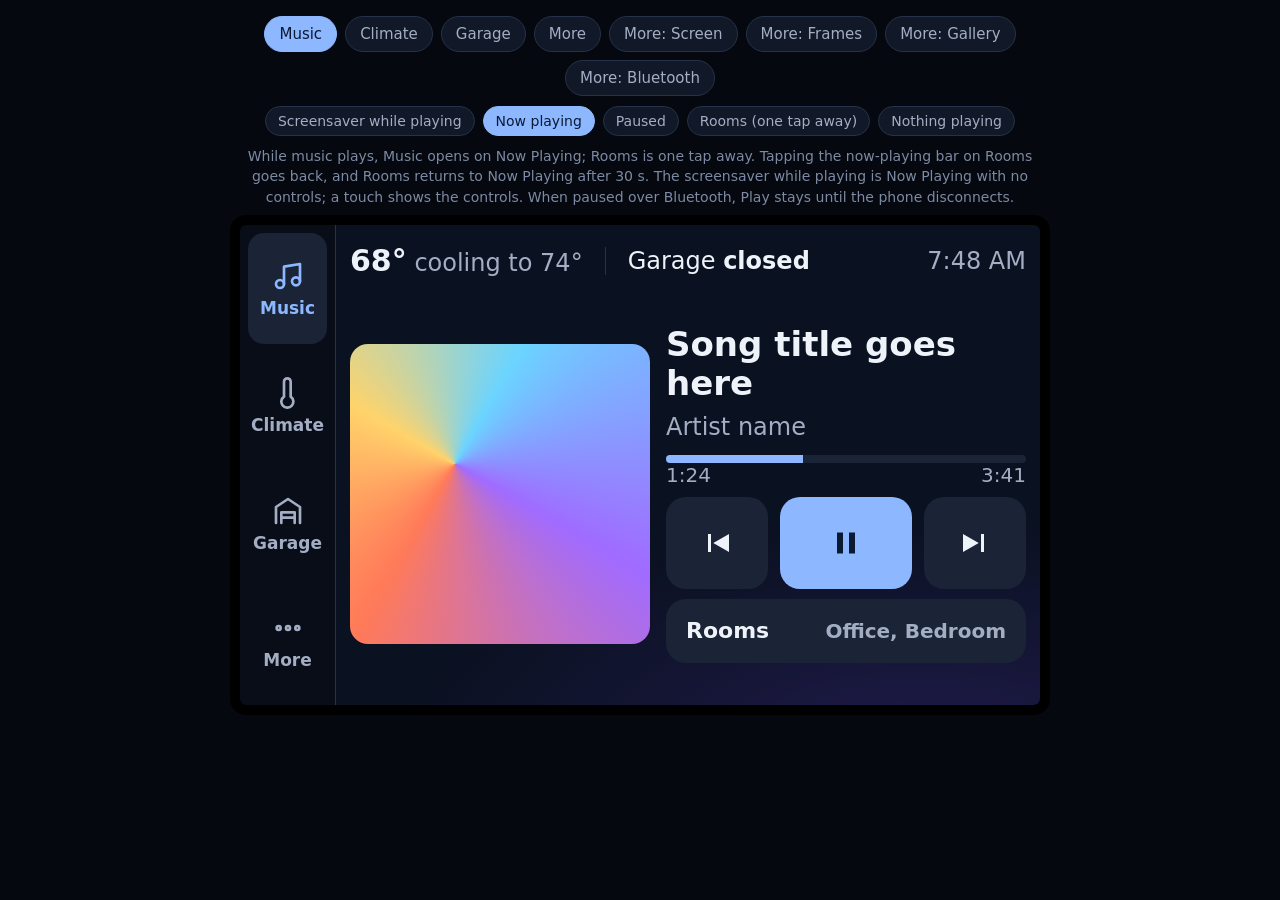
==== commit de8713d1: "docs(panel): settings screen design and mockup Design for per-panel Screen and Screensaver settings " ====
--- a/docs/superpowers/specs/2026-11-23-panel-layout-mockup.html
+++ b/docs/superpowers/specs/2026-11-23-panel-layout-mockup.html
@@ -185,6 +185,42 @@
   .item .s.ok { color: var(--ok); }
   .item .btn { height: 72px; font-size: 22px; font-weight: 700; padding: 0 22px; }
   .pairbig { flex: none; height: 96px; font-size: 28px; font-weight: 800; }
+
+  /* Screen settings */
+  .tiles.six { grid-template-rows: repeat(3, 1fr); }
+  .tiles.five [data-tile="screen"] { grid-column: 1 / -1; }
+  .stabs { display: flex; gap: 8px; }
+  .stabs .btn { height: 48px; padding: 0 20px; font-size: 22px; font-weight: 700; }
+  .stabs .btn.on { background: var(--accent); color: var(--ink); }
+  .sset { flex: 1; padding: 16px 18px; display: flex; flex-direction: column; justify-content: space-between; }
+  .srow { height: 72px; display: grid; grid-template-columns: 180px 1fr; align-items: center; gap: 12px; }
+  .srow .lbl { font-size: 22px; font-weight: 700; }
+  .srow .lbl small { display: block; font-size: 20px; font-weight: 500; color: var(--muted); }
+  .ctl { display: flex; gap: 10px; height: 72px; min-width: 0; }
+  .ctl .btn { width: 72px; flex: none; }
+  .ctl .btn svg { width: 30px; height: 30px; }
+  .hbar { flex: 1; position: relative; border-radius: 16px; background: var(--card2); overflow: hidden; cursor: pointer; }
+  .hbar i { position: absolute; left: 0; top: 0; bottom: 0; background: linear-gradient(90deg, #8a84ea, #b7b2ff); }
+  .hbar span { position: absolute; left: 16px; top: 50%; transform: translateY(-50%); font-size: 26px; font-weight: 800; color: var(--ink); }
+  .hbar.low span { color: var(--text); left: auto; right: 16px; }
+  .tval { flex: 1; display: grid; place-items: center; font-size: 30px; font-weight: 800; font-variant-numeric: tabular-nums;
+    background: var(--card2); border-radius: 16px; }
+  .chips { flex: 1; display: flex; gap: 8px; }
+  .chips .btn { flex: 1; width: auto; font-size: 22px; font-weight: 700; }
+  .chips .btn.on { background: var(--accent); color: var(--ink); }
+  .chips .btn.soon { background: transparent; border: 2px dashed var(--line); color: var(--muted); font-weight: 600; cursor: default; }
+  .ctl .wide { width: auto; flex: 1; font-size: 22px; font-weight: 800; }
+
+  /* Brightness preview veil and the screensaver preview */
+  .veil { position: absolute; inset: 0; z-index: 8; background: #000; pointer-events: none; opacity: 0; transition: opacity .25s; }
+  .veil b { position: absolute; left: 50%; top: 24px; transform: translateX(-50%); font-size: 22px; color: #fff;
+    background: rgba(0,0,0,.6); padding: 6px 16px; border-radius: 12px; }
+  .saver { position: absolute; inset: 0; z-index: 6; cursor: pointer;
+    background: radial-gradient(60% 80% at 30% 40%, oklch(0.55 0.14 200 / .8), transparent 70%),
+      radial-gradient(70% 90% at 75% 60%, oklch(0.5 0.16 290 / .8), transparent 70%), #04060c;
+    background-size: 160% 160%; animation: drift 9s ease-in-out infinite alternate; }
+  .saver .hint { position: absolute; left: 0; right: 0; bottom: 18px; text-align: center; font-size: 20px; color: rgba(255,255,255,.6); }
+  @keyframes drift { from { background-position: 0% 30%; } to { background-position: 100% 70%; } }
 </style>
 </head>
 <body>
@@ -193,6 +229,8 @@
   <p class="note" id="note"></p>
 
   <div class="panel">
+    <div class="veil" id="veil"><b id="veiltxt"></b></div>
+    <div class="saver hide" id="saver"><div class="hint">Preview. Tap to end.</div></div>
     <div class="ambient hide" id="ambient">
       <div class="bigart"></div>
       <div><div class="t1">Song title goes here</div><div class="t2">Artist name</div><div class="prog"><i></i></div></div>
@@ -207,7 +245,8 @@
     <main class="main">
       <div class="strip" id="strip">
         <button class="btn back hide" id="back"><svg viewBox="0 0 24 24" fill="none" stroke="currentColor" stroke-width="2.5" stroke-linecap="round" stroke-linejoin="round"><path d="M15 18l-6-6 6-6"/></svg>More</button>
-        <span><b>68°</b> <span class="dim">cooling to 74°</span></span>
+        <span class="stabs hide" id="stabs"><button class="btn" data-tab="screen">Screen</button><button class="btn" data-tab="saver">Screensaver</button></span>
+        <span class="stripinfo"><b>68°</b> <span class="dim">cooling to 74°</span></span>
         <span class="sep"></span>
         <span>Garage <b style="font-size:24px" id="stripdoor">closed</b></span>
         <span class="grow"></span>
@@ -323,11 +362,31 @@
 
       <!-- MORE -->
       <section class="view" data-v="more:grid">
-        <div class="tiles">
+        <div class="tiles" id="tiles">
           <button class="btn tile" data-go="frame"><svg viewBox="0 0 24 24" fill="none" stroke="currentColor" stroke-width="2" stroke-linejoin="round"><rect x="3" y="4" width="18" height="14" rx="2"/><path d="M7 21h10"/></svg><div><div class="t">Frames</div><div class="s">2 frames</div></div></button>
           <button class="btn tile" data-go="gallery"><svg viewBox="0 0 24 24" fill="none" stroke="currentColor" stroke-width="2" stroke-linejoin="round"><rect x="3" y="3" width="7" height="7" rx="1"/><rect x="14" y="3" width="7" height="7" rx="1"/><rect x="3" y="14" width="7" height="7" rx="1"/><rect x="14" y="14" width="7" height="7" rx="1"/></svg><div><div class="t">Gallery</div><div class="s">143 pictures</div></div></button>
           <button class="btn tile" data-go="settings"><svg viewBox="0 0 24 24" fill="none" stroke="currentColor" stroke-width="2" stroke-linecap="round" stroke-linejoin="round"><path d="M7 7l10 10-5 4V3l5 4L7 17"/></svg><div><div class="t">Bluetooth</div><div class="s">Pair a phone, devices</div></div></button>
           <button class="btn tile" data-go="settings"><svg viewBox="0 0 24 24" fill="none" stroke="currentColor" stroke-width="2" stroke-linecap="round"><path d="M12 9v4M12 17h.01"/><path d="M10.3 3.9L2 18a2 2 0 0 0 1.7 3h16.6a2 2 0 0 0 1.7-3L13.7 3.9a2 2 0 0 0-3.4 0z"/></svg><div><div class="t">House health</div><div class="s warn">1 needs attention</div></div></button>
+          <button class="btn tile" data-go="display" data-tile="screen"><svg viewBox="0 0 24 24" fill="none" stroke="currentColor" stroke-width="2" stroke-linecap="round"><circle cx="12" cy="12" r="4"/><path d="M12 2v2M12 20v2M2 12h2M20 12h2M4.9 4.9l1.4 1.4M17.7 17.7l1.4 1.4M4.9 19.1l1.4-1.4M17.7 6.3l1.4-1.4"/></svg><div><div class="t" id="screentile-t">Screen</div><div class="s" id="screentile-s">Brightness, night, screensaver</div></div></button>
+          <button class="btn tile" data-go="display" data-tile="saver"><svg viewBox="0 0 24 24" fill="none" stroke="currentColor" stroke-width="2" stroke-linecap="round" stroke-linejoin="round"><path d="M21 12.8A9 9 0 1 1 11.2 3a7 7 0 0 0 9.8 9.8z"/></svg><div><div class="t">Screensaver</div><div class="s">Aurora after 1 min</div></div></button>
+        </div>
+      </section>
+
+      <!-- SCREEN SETTINGS -->
+      <section class="view" data-v="display:screen">
+        <div class="card sset">
+          <div class="srow"><div class="lbl">Brightness</div><div class="ctl" data-bar="day"></div></div>
+          <div class="srow"><div class="lbl">Night dim<small>tap to preview</small></div><div class="ctl" data-bar="night"></div></div>
+          <div class="srow"><div class="lbl">Night starts</div><div class="ctl" data-time="qs"></div></div>
+          <div class="srow"><div class="lbl">Night ends</div><div class="ctl" data-time="qe"></div></div>
+        </div>
+      </section>
+      <section class="view" data-v="display:saver">
+        <div class="card sset">
+          <div class="srow"><div class="lbl">Screensaver</div><div class="ctl"><div class="chips" data-chips="on"></div><button class="btn primary wide" id="preview">Preview</button></div></div>
+          <div class="srow"><div class="lbl">Starts after</div><div class="ctl"><div class="chips" data-chips="wait"></div></div></div>
+          <div class="srow"><div class="lbl">Style</div><div class="ctl"><div class="chips" data-chips="style"></div></div></div>
+          <div class="srow"><div class="lbl">Brightness<small>tap to preview</small></div><div class="ctl" data-bar="saver"></div></div>
         </div>
       </section>
 
@@ -389,16 +448,19 @@
       note: "Away temperature and timing rules stay on the phone." },
     garage: { label: "Garage", vars: { split: "A: status + big button", stack: "B: status bar + recent" },
       note: "The button fill shows how closed the door is and follows it as it moves (sped up to 6 s here). Open asks for a second tap within 4 seconds." },
-    more: { label: "More", vars: { grid: "Four big tiles" }, note: "Tap a tile to go there." },
+    more: { label: "More", vars: { a: "A: one Screen tile (tabs inside)", b: "B: Screen and Screensaver tiles" },
+      note: "Tap a tile to go there. A adds one wide Screen tile; B adds two tiles, one per settings page." },
+    display: { label: "More: Screen", vars: { screen: "Screen", saver: "Screensaver" },
+      note: "Changes save on their own. Dragging or tapping a brightness bar shows that brightness for 3 s. Preview runs the screensaver at its brightness until you tap. While music plays the screensaver is always the song view; Style picks what shows otherwise. Settings are per panel." },
     frame: { label: "More: Frames", vars: { main: "Mirror + three buttons" },
       note: "Frame settings (quiet hours, weather, folders) stay on the phone." },
     gallery: { label: "More: Gallery", vars: { grid: "Pages of 3", viewer: "One picture" },
       note: "Paged with big arrows instead of a scrolling list. Tap a picture to open it. Uploads and trash stay on the phone." },
     settings: { label: "More: Bluetooth", vars: { bt: "Pair + devices" }, note: "" },
   };
-  let page = "music", variant = "np";
-  try { const s = JSON.parse(localStorage.getItem("panel-mock") || "null"); if (s && PAGES[s.page] && PAGES[s.page].vars[s.variant]) { page = s.page; variant = s.variant; } } catch (e) {}
-  const hp = location.hash.slice(1).split(":"); if (PAGES[hp[0]]) { page = hp[0]; variant = PAGES[hp[0]].vars[hp[1]] ? hp[1] : Object.keys(PAGES[hp[0]].vars)[0]; }
+  let page = "music", variant = "np", mode = "a";
+  try { const s = JSON.parse(localStorage.getItem("panel-mock") || "null"); if (s && PAGES[s.page] && PAGES[s.page].vars[s.variant]) { page = s.page; variant = s.variant; } if (s && (s.mode === "a" || s.mode === "b")) mode = s.mode; } catch (e) {}
+  const hp = location.hash.slice(1).split(":"); if (PAGES[hp[0]]) { page = hp[0]; variant = PAGES[hp[0]].vars[hp[1]] ? hp[1] : Object.keys(PAGES[hp[0]].vars)[0]; if (page === "more") mode = variant; }
 
   const PAUSE = '<svg viewBox="0 0 24 24" fill="currentColor"><path d="M6 5h4v14H6zM14 5h4v14h-4z"/></svg>';
   const PLAY = '<svg viewBox="0 0 24 24" fill="currentColor"><path d="M7 4v16l13-8z"/></svg>';
@@ -475,7 +537,65 @@
     drawDoor();
   }));
 
-  document.querySelectorAll("[data-go]").forEach((b) => b.addEventListener("click", () => go(b.dataset.go)));
+  // Screen settings: per-panel values, saved on change (here, kept in memory).
+  const S = { day: 100, night: 15, saver: 40, qs: 22 * 60, qe: 6 * 60, on: "On", wait: "1 min", style: "Aurora" };
+  const BAR_NAME = { day: "Brightness", night: "Night dim", saver: "Screensaver" };
+  const CHIPS = { on: ["On", "Off"], wait: ["30 s", "1 min", "2 min", "5 min", "10 min"], style: ["Aurora"] };
+  let veilTimer = null, saverTimer = null;
+  function veil(pct, label) {
+    const v = document.getElementById("veil");
+    v.style.opacity = String((1 - pct / 100) * 0.92);
+    document.getElementById("veiltxt").textContent = label;
+    document.getElementById("veiltxt").style.display = label ? "" : "none";
+    clearTimeout(veilTimer);
+    if (label) veilTimer = setTimeout(() => { v.style.opacity = "0"; }, 3000);
+  }
+  function fmt(m) { const h = Math.floor(m / 60) % 24, mm = String(m % 60).padStart(2, "0"); return `${h % 12 || 12}:${mm} ${h < 12 ? "AM" : "PM"}`; }
+  function drawSettings() {
+    document.querySelectorAll("[data-bar]").forEach((c) => {
+      const k = c.dataset.bar, v = S[k];
+      c.innerHTML = `<button class="btn" aria-label="Dimmer">${MINUS}</button><div class="hbar${v < 30 ? " low" : ""}"><i style="width:${v}%"></i><span>${v}%</span></div><button class="btn" aria-label="Brighter">${PLUS}</button>`;
+      const set = (n) => { S[k] = Math.max(k === "day" ? 20 : 0, Math.min(100, n)); drawSettings(); veil(S[k], `${BAR_NAME[k]} ${S[k]}%`); };
+      const [minus, plus] = c.querySelectorAll(".btn");
+      minus.onclick = () => set(v - 5); plus.onclick = () => set(v + 5);
+      const bar = c.querySelector(".hbar");
+      bar.onclick = (e) => { const r = bar.getBoundingClientRect(); set(Math.round(((e.clientX - r.left) / r.width) * 20) * 5); };
+    });
+    document.querySelectorAll("[data-time]").forEach((c) => {
+      const k = c.dataset.time;
+      c.innerHTML = `<button class="btn" aria-label="Earlier">${MINUS}</button><div class="tval">${fmt(S[k])}</div><button class="btn" aria-label="Later">${PLUS}</button>`;
+      const [minus, plus] = c.querySelectorAll(".btn");
+      minus.onclick = () => { S[k] = (S[k] + 1410) % 1440; drawSettings(); };
+      plus.onclick = () => { S[k] = (S[k] + 30) % 1440; drawSettings(); };
+    });
+    document.querySelectorAll("[data-chips]").forEach((c) => {
+      const k = c.dataset.chips;
+      c.innerHTML = "";
+      CHIPS[k].forEach((label) => {
+        const b = document.createElement("button");
+        b.className = "btn" + (S[k] === label ? " on" : ""); b.textContent = label;
+        b.onclick = () => { S[k] = label; drawSettings(); };
+        c.append(b);
+      });
+      if (k === "style") { const s = document.createElement("button"); s.className = "btn soon"; s.textContent = "More soon"; c.append(s); }
+    });
+    const off = S.on === "Off";
+    document.querySelectorAll('[data-v="display:saver"] .srow').forEach((r, i) => { if (i > 0) r.style.opacity = off ? ".35" : ""; });
+    document.getElementById("preview").disabled = off;
+    document.getElementById("preview").style.opacity = off ? ".35" : "";
+    const sub = off ? "Off" : `${S.style} after ${S.wait}`;
+    document.querySelectorAll('[data-tile="saver"] .s').forEach((e) => { e.textContent = sub; });
+  }
+  document.getElementById("preview").addEventListener("click", () => {
+    document.getElementById("saver").classList.remove("hide");
+    veil(S.saver, "");
+    clearTimeout(saverTimer); saverTimer = setTimeout(endPreview, 15000);
+  });
+  function endPreview() { clearTimeout(saverTimer); document.getElementById("saver").classList.add("hide"); veil(100, ""); }
+  document.getElementById("saver").addEventListener("click", endPreview);
+  document.querySelectorAll("[data-tab]").forEach((b) => b.addEventListener("click", () => go("display", b.dataset.tab)));
+
+  document.querySelectorAll("[data-go]").forEach((b) => b.addEventListener("click", () => go(b.dataset.go, b.dataset.tile)));
   document.querySelectorAll("[data-open]").forEach((b) => b.addEventListener("click", () => go("gallery", "viewer")));
   document.querySelectorAll("[data-go-v]").forEach((b) => b.addEventListener("click", () => go("music", b.dataset.goV)));
   document.querySelectorAll('[data-v="music:rooms"] .bar .meta, [data-v="music:rooms"] .bar .art').forEach((b) => b.addEventListener("click", () => go("music", "np")));
@@ -485,8 +605,11 @@
   document.querySelectorAll(".rail button").forEach((b) => b.addEventListener("click", () => go(b.dataset.page)));
 
   function go(p, v) {
-    page = p; variant = v || Object.keys(PAGES[p].vars)[0];
-    try { localStorage.setItem("panel-mock", JSON.stringify({ page, variant })); } catch (e) {}
+    page = p;
+    if (p === "more") variant = v || mode;
+    else variant = PAGES[p].vars[v] ? v : Object.keys(PAGES[p].vars)[0];
+    if (p === "more") mode = variant;
+    try { localStorage.setItem("panel-mock", JSON.stringify({ page, variant, mode })); } catch (e) {}
     render();
   }
   function render() {
@@ -504,17 +627,29 @@
     document.getElementById("note").textContent = PAGES[page].note;
     const amb = page === "music" && variant === "ambient";
     document.getElementById("ambient").classList.toggle("hide", !amb);
-    document.querySelectorAll("[data-v]").forEach((s) => s.classList.toggle("hide", s.dataset.v !== `${page}:${amb ? "np" : variant}`));
-    const top = ["frame", "gallery", "settings"].includes(page) ? "more" : page;
+    const shown = amb ? "np" : page === "more" ? "grid" : variant;
+    document.querySelectorAll("[data-v]").forEach((s) => s.classList.toggle("hide", s.dataset.v !== `${page}:${shown}`));
+    const top = ["frame", "gallery", "settings", "display"].includes(page) ? "more" : page;
     document.querySelectorAll(".rail button").forEach((b) => b.classList.toggle("on", b.dataset.page === top));
     const sub = top === "more" && page !== "more";
     document.getElementById("back").classList.toggle("hide", !sub);
     document.getElementById("clock").classList.toggle("hide", sub);
+    // Mode A: one Screen tile, tabs in the strip. Mode B: two tiles, no tabs.
+    const tabs = page === "display" && mode === "a";
+    document.getElementById("stabs").classList.toggle("hide", !tabs);
+    document.querySelectorAll("[data-tab]").forEach((b) => b.classList.toggle("on", b.dataset.tab === variant));
+    [...document.getElementById("strip").children].forEach((c) => {
+      if (!["back", "stabs", "clock"].includes(c.id) && !c.classList.contains("grow")) c.classList.toggle("hide", tabs);
+    });
+    const tiles = document.getElementById("tiles");
+    tiles.classList.toggle("five", mode === "a"); tiles.classList.toggle("six", mode === "b");
+    document.querySelector('[data-tile="saver"]').classList.toggle("hide", mode === "a");
+    document.getElementById("screentile-s").textContent = mode === "a" ? "Brightness, night hours, screensaver" : "Brightness, night";
   }
 
   function tick() { document.getElementById("clock").textContent = new Date().toLocaleTimeString([], { hour: "numeric", minute: "2-digit" }); }
   tick(); setInterval(tick, 15000);
-  drawPlay(); drawCols(); drawDoor(); render();
+  drawPlay(); drawCols(); drawDoor(); drawSettings(); render();
 </script>
 </body>
 </html>
